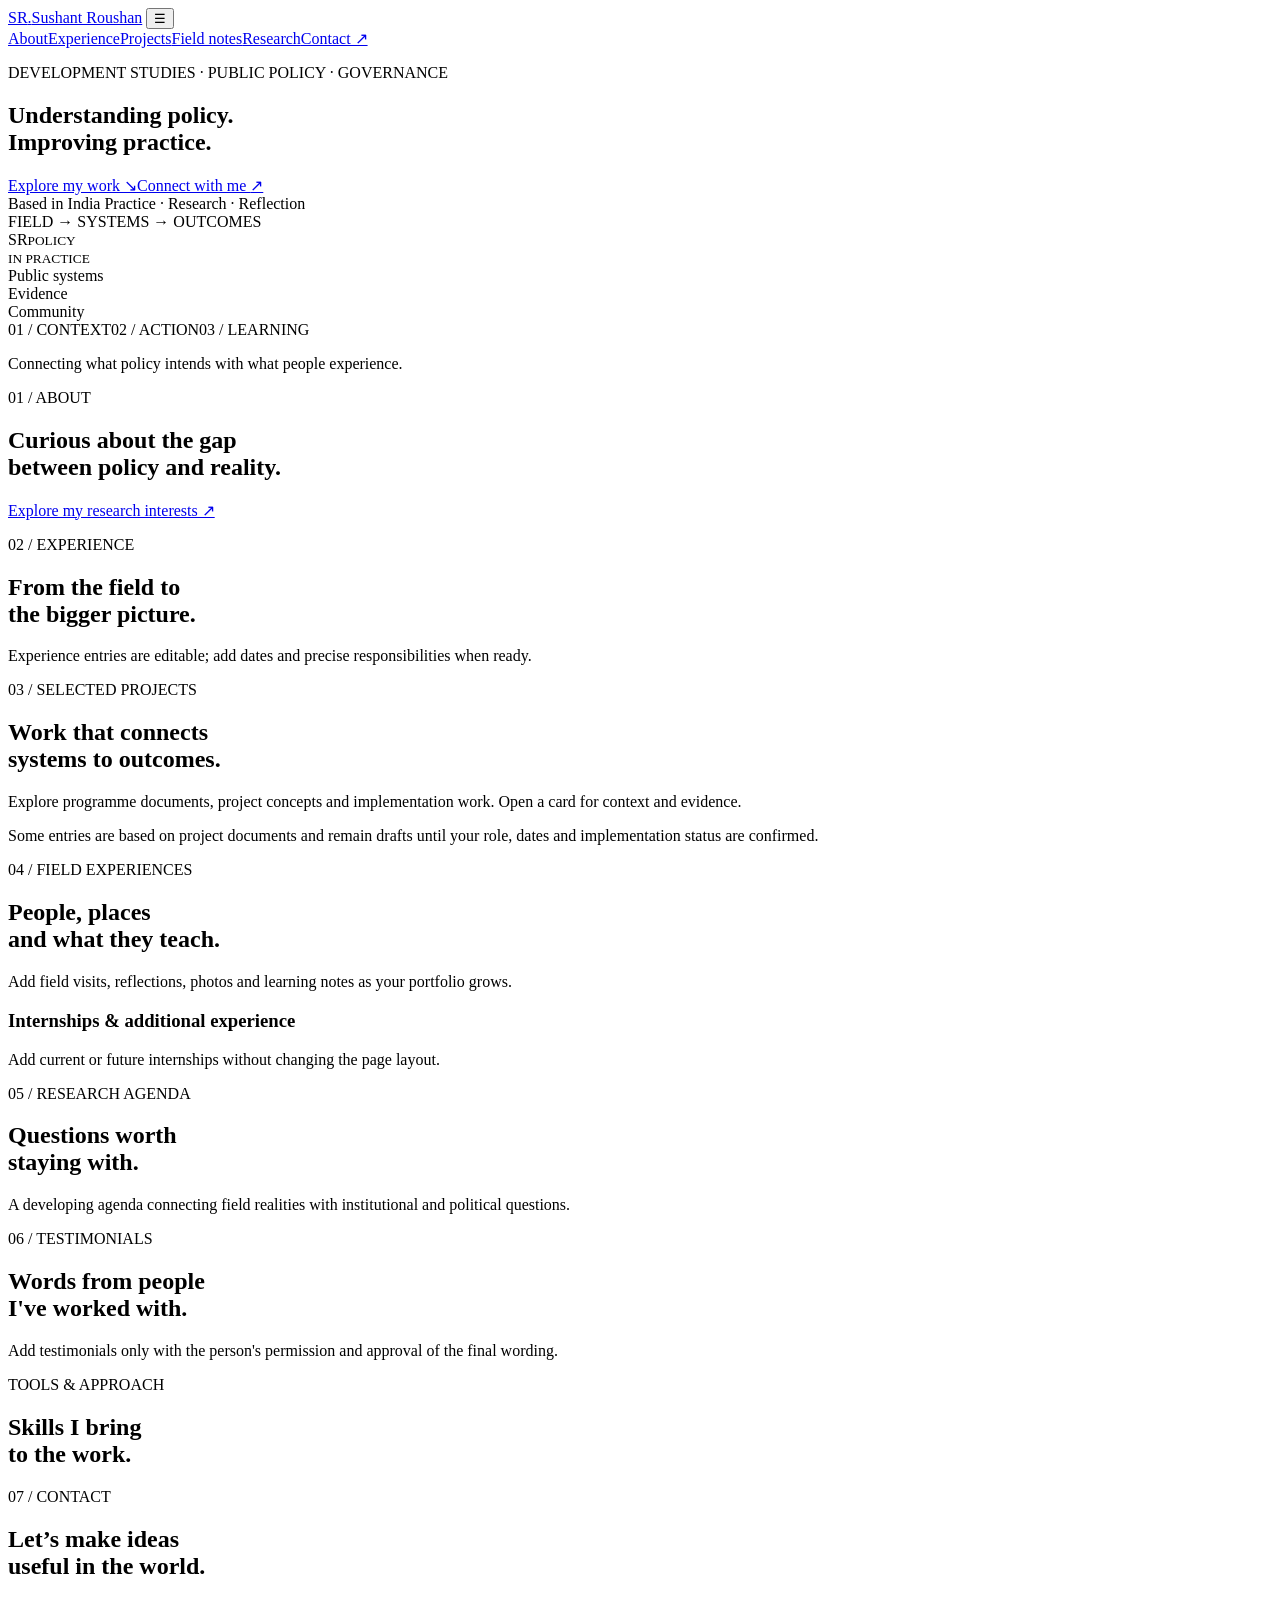
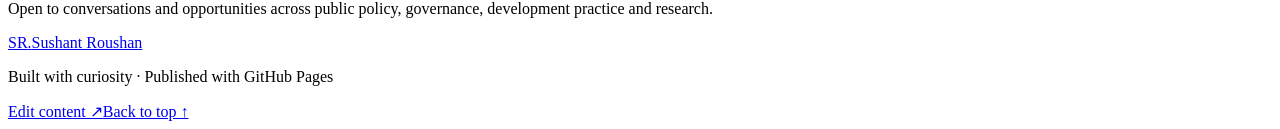
==== index.html @ fef3fccf "Add files via upload" ====
<!doctype html>
<html lang="en">
<head>
<meta charset="utf-8"><meta name="viewport" content="width=device-width, initial-scale=1">
<meta name="description" content="Portfolio of Sushant Kumar Roushan — Development Studies, public policy, governance and development practice.">
<meta name="theme-color" content="#101828"><title>Sushant Kumar Roushan | Portfolio</title>
<link rel="preconnect" href="https://fonts.googleapis.com"><link rel="preconnect" href="https://fonts.gstatic.com" crossorigin>
<link href="https://fonts.googleapis.com/css2?family=DM+Mono:wght@400;500&family=Manrope:wght@400;500;600;700;800&family=Playfair+Display:ital,wght@1,500&display=swap" rel="stylesheet">
<link rel="stylesheet" href="styles.css"><script defer src="portfolio-data.js"></script><script defer src="app.js"></script>
</head>
<body>
<div class="scroll-progress" id="scrollProgress"></div>
<header class="site-header"><a class="brand" href="#home"><span class="brand-mark">SR<span>.</span></span><span class="brand-name" id="brandName">Sushant Roushan</span></a>
<button class="menu-toggle" id="menuToggle" aria-label="Toggle navigation">☰</button>
<nav class="nav-links" id="navLinks"><a href="#about">About</a><a href="#experience">Experience</a><a href="#projects">Projects</a><a href="#fieldwork">Field notes</a><a href="#research">Research</a><a href="#contact" class="nav-contact">Contact ↗</a></nav></header>
<main>
<section class="hero section-shell" id="home"><div class="hero-copy reveal"><p class="eyebrow"><span class="pulse-dot"></span> DEVELOPMENT STUDIES · PUBLIC POLICY · GOVERNANCE</p>
<h1 id="heroHeadline">Understanding policy.<br><span class="gradient-text">Improving practice.</span></h1><p class="hero-intro" id="heroIntro"></p>
<div class="hero-actions"><a class="button button-primary" href="#projects">Explore my work <span>↘</span></a><a class="button button-quiet" href="#contact">Connect with me <span>↗</span></a></div>
<div class="hero-meta"><span><i class="meta-line"></i><span id="locationLabel">Based in India</span></span><span><i class="meta-line"></i> Practice · Research · Reflection</span></div></div>
<div class="hero-visual reveal"><div class="visual-card"><div class="visual-top"><span>FIELD → SYSTEMS → OUTCOMES</span><span class="visual-dot"></span></div><div class="orbit orbit-one"></div><div class="orbit orbit-two"></div><div class="visual-core"><span>SR</span><small>POLICY<br>IN PRACTICE</small></div><div class="float-label label-one">Public systems</div><div class="float-label label-two">Evidence</div><div class="float-label label-three">Community</div><div class="visual-bottom"><span>01 / CONTEXT</span><span>02 / ACTION</span><span>03 / LEARNING</span></div></div><p class="visual-caption">Connecting what policy intends with what people experience.</p></div></section>
<section class="section-shell section-block" id="about"><div class="section-heading reveal"><p class="eyebrow">01 / ABOUT</p><h2>Curious about the gap<br>between <span class="serif-italic">policy and reality.</span></h2></div>
<div class="about-grid"><div class="about-copy reveal"><p class="large-copy" id="aboutLead"></p><p id="aboutBody"></p><p id="degreeLine"></p><a class="text-link" href="#research">Explore my research interests ↗</a></div>
<div class="about-side reveal" id="aboutFacts"></div></div></section>
<section class="dark-section" id="experience"><div class="section-shell section-block"><div class="section-heading reveal"><p class="eyebrow eyebrow-light">02 / EXPERIENCE</p><h2>From the field to<br><span class="serif-italic">the bigger picture.</span></h2><p class="section-lede">Experience entries are editable; add dates and precise responsibilities when ready.</p></div><div class="timeline" id="experienceList"></div></div></section>
<section class="section-shell section-block" id="projects"><div class="section-heading project-heading reveal"><div><p class="eyebrow">03 / SELECTED PROJECTS</p><h2>Work that connects<br><span class="serif-italic">systems to outcomes.</span></h2></div><p class="section-lede">Explore programme documents, project concepts and implementation work. Open a card for context and evidence.</p></div>
<div class="filter-row reveal" id="projectFilters" role="group" aria-label="Filter projects"></div><div class="project-grid" id="projectGrid"></div><p class="small-note">Some entries are based on project documents and remain drafts until your role, dates and implementation status are confirmed.</p></section>
<section class="gallery-section" id="fieldwork"><div class="section-shell section-block"><div class="section-heading reveal"><p class="eyebrow">04 / FIELD EXPERIENCES</p><h2>People, places<br><span class="serif-italic">and what they teach.</span></h2><p class="section-lede">Add field visits, reflections, photos and learning notes as your portfolio grows.</p></div><div class="content-grid" id="fieldworkList"></div>
<div class="subsection-head"><h3>Internships & additional experience</h3><p>Add current or future internships without changing the page layout.</p></div><div class="content-grid" id="internshipList"></div></div></section>
<section class="research-section" id="research"><div class="section-shell section-block research-grid"><div class="section-heading reveal"><p class="eyebrow">05 / RESEARCH AGENDA</p><h2>Questions worth<br><span class="serif-italic">staying with.</span></h2><p class="section-lede">A developing agenda connecting field realities with institutional and political questions.</p></div><div class="research-list" id="researchList"></div></div></section>
<section class="section-shell section-block" id="testimonials"><div class="section-heading reveal"><p class="eyebrow">06 / TESTIMONIALS</p><h2>Words from people<br><span class="serif-italic">I've worked with.</span></h2><p class="section-lede">Add testimonials only with the person's permission and approval of the final wording.</p></div><div class="content-grid" id="testimonialList"></div></section>
<section class="skills-section"><div class="section-shell skills-inner reveal"><div><p class="eyebrow eyebrow-light">TOOLS & APPROACH</p><h2>Skills I bring<br><span class="serif-italic">to the work.</span></h2></div><div class="skill-list" id="skillList"></div></div></section>
<section class="section-shell section-block contact-section" id="contact"><div class="contact-card reveal"><div class="contact-orb"></div><p class="eyebrow">07 / CONTACT</p><h2>Let’s make ideas<br><span class="serif-italic">useful in the world.</span></h2><p class="contact-copy">Open to conversations and opportunities across public policy, governance, development practice and research.</p><div class="contact-actions" id="contactActions"></div><p class="contact-placeholder" id="contactNotice"></p></div></section>
</main><footer class="site-footer"><a class="brand" href="#home"><span class="brand-mark">SR<span>.</span></span><span class="brand-name" id="footerName">Sushant Roushan</span></a><p>Built with curiosity · Published with GitHub Pages</p><a href="editor.html" class="back-top">Edit content ↗</a><a href="#home" class="back-top">Back to top ↑</a></footer>
<div class="modal-backdrop" id="modalBackdrop" hidden><section class="project-modal" role="dialog" aria-modal="true" aria-labelledby="modalTitle"><button class="modal-close" id="modalClose" aria-label="Close">×</button><p class="eyebrow" id="modalEyebrow">PROJECT NOTES</p><h2 id="modalTitle"></h2><p class="modal-org" id="modalOrg"></p><div id="modalBody"></div><div id="modalEvidence" class="modal-evidence"></div></section></div>
</body></html>
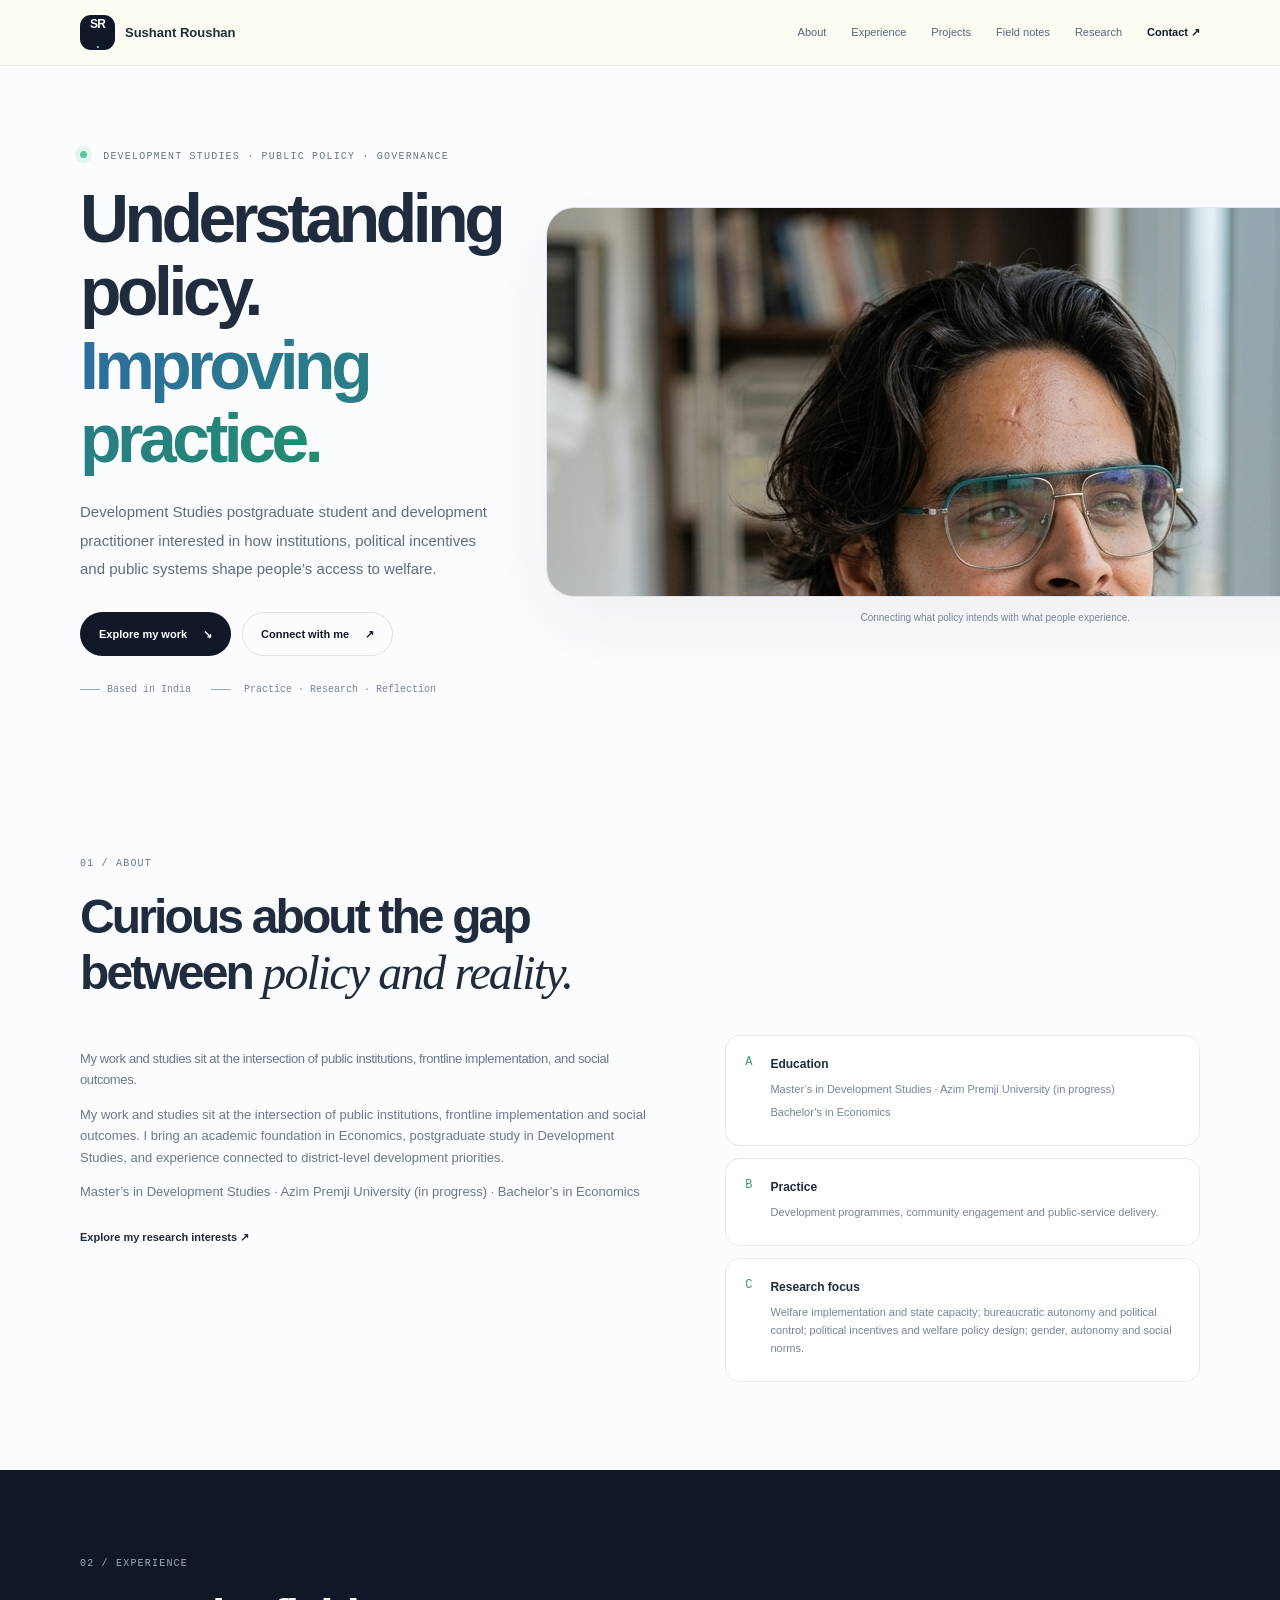
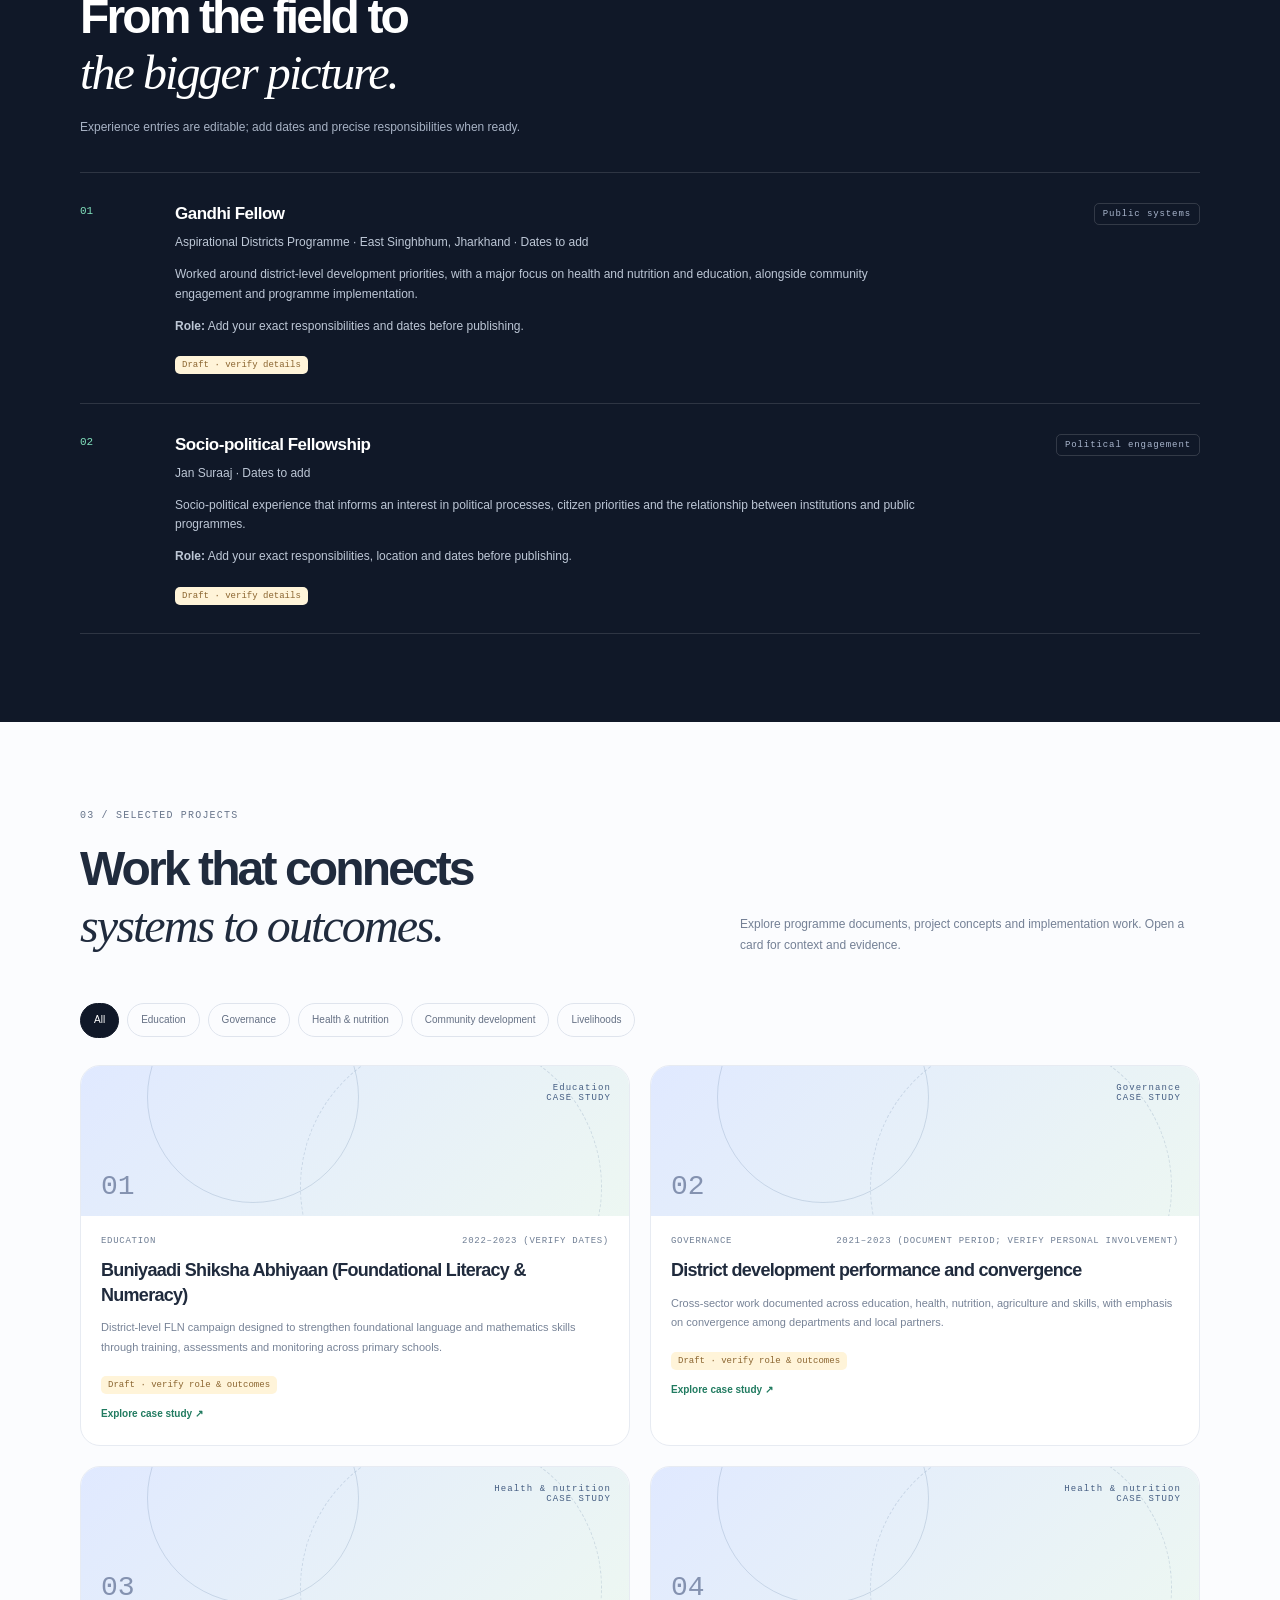
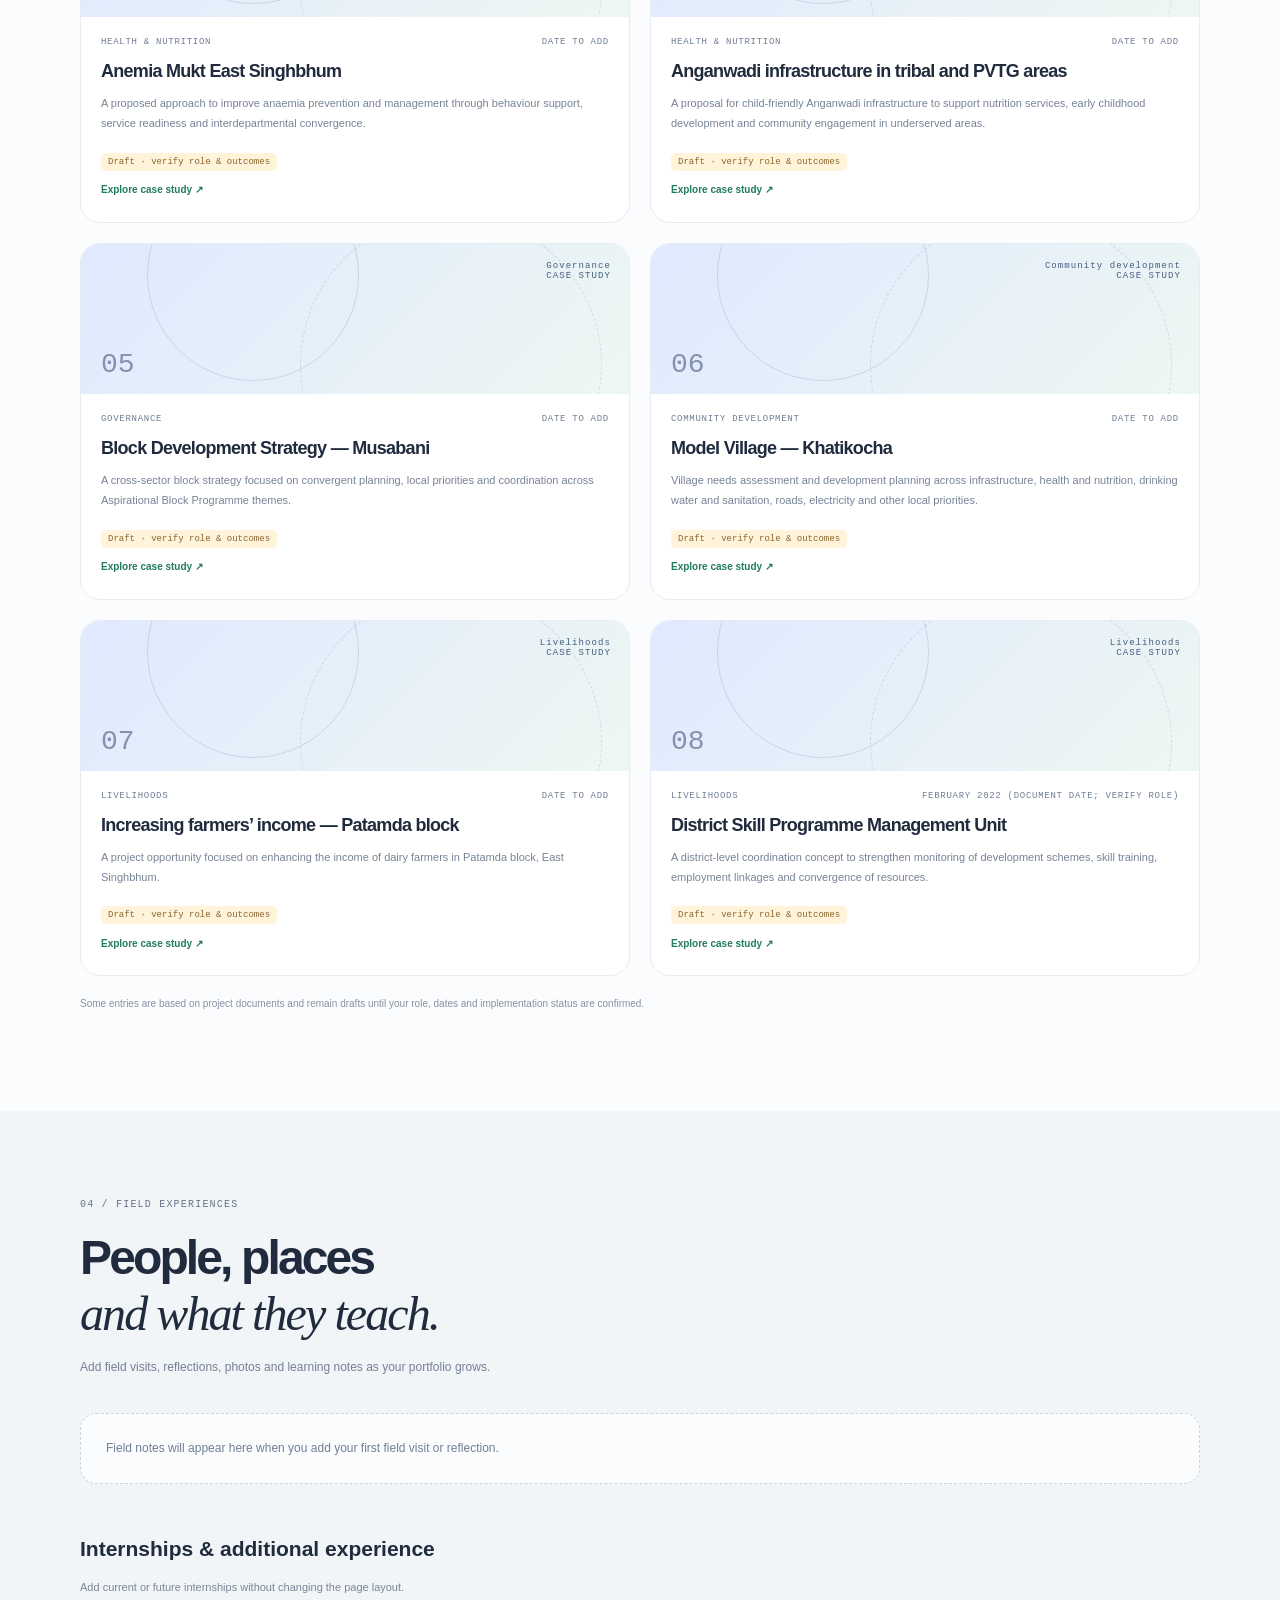
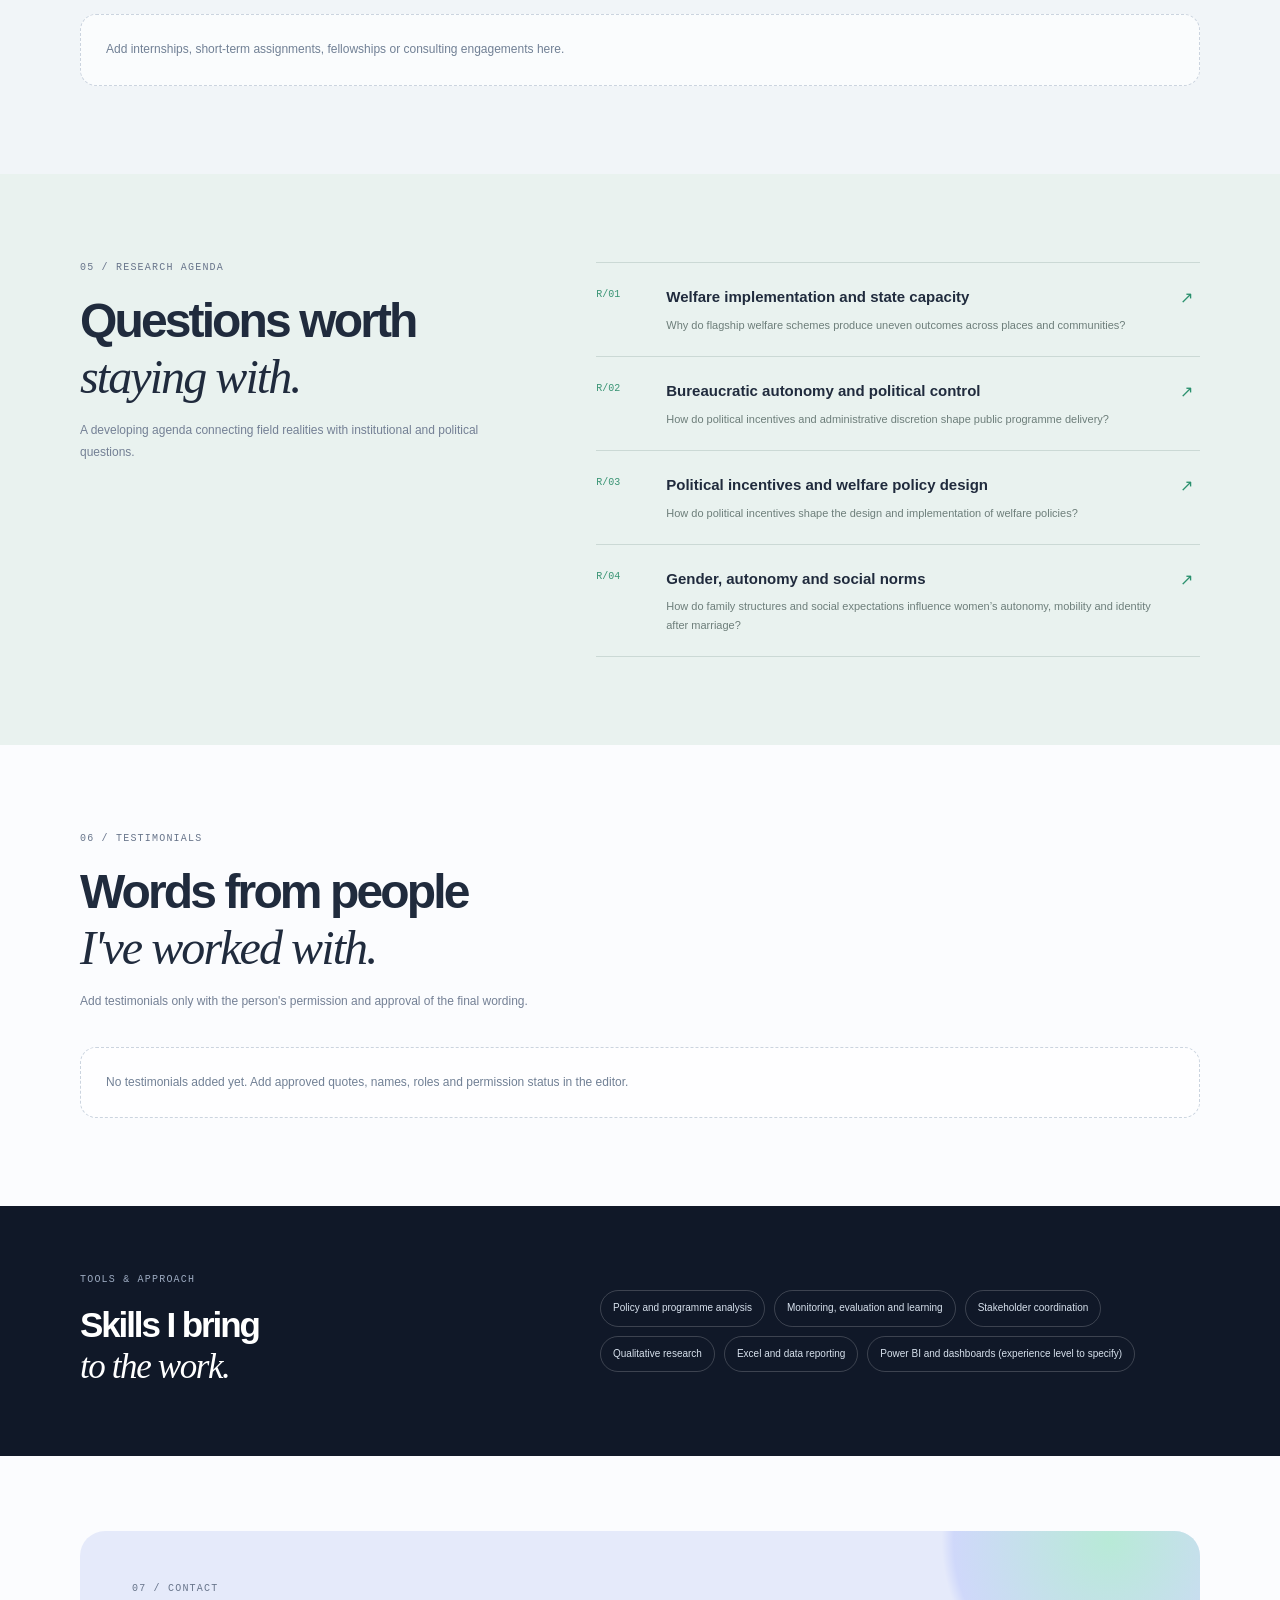
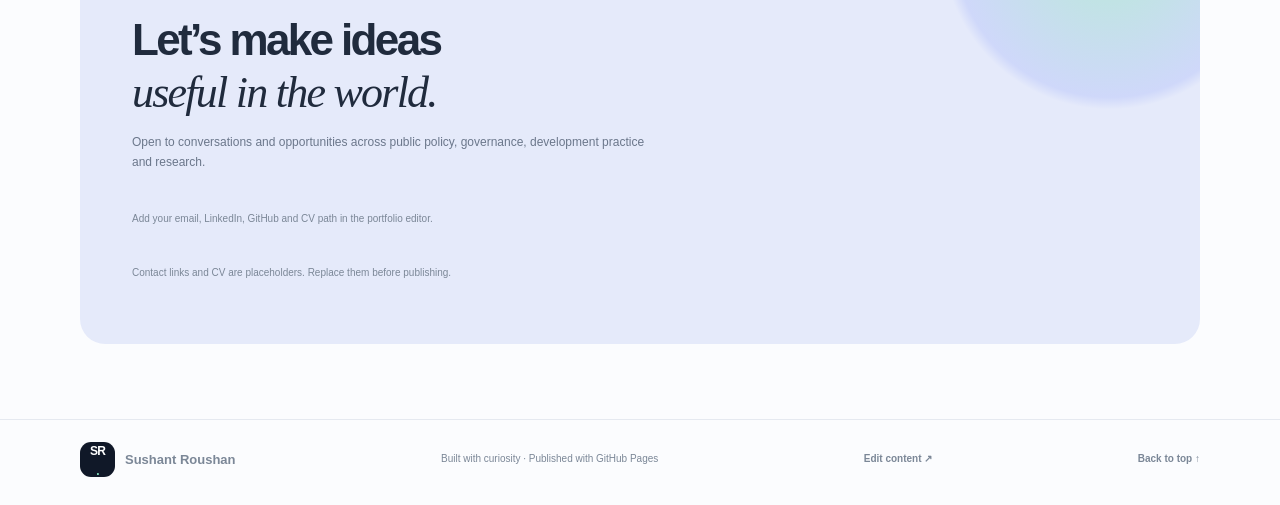
==== commit 99abedbc: "Add profile section with photo and details Added a profile card with a photo and name." ====
--- a/index.html
+++ b/index.html
@@ -18,7 +18,18 @@
 <h1 id="heroHeadline">Understanding policy.<br><span class="gradient-text">Improving practice.</span></h1><p class="hero-intro" id="heroIntro"></p>
 <div class="hero-actions"><a class="button button-primary" href="#projects">Explore my work <span>↘</span></a><a class="button button-quiet" href="#contact">Connect with me <span>↗</span></a></div>
 <div class="hero-meta"><span><i class="meta-line"></i><span id="locationLabel">Based in India</span></span><span><i class="meta-line"></i> Practice · Research · Reflection</span></div></div>
-<div class="hero-visual reveal"><div class="visual-card"><div class="visual-top"><span>FIELD → SYSTEMS → OUTCOMES</span><span class="visual-dot"></span></div><div class="orbit orbit-one"></div><div class="orbit orbit-two"></div><div class="visual-core"><span>SR</span><small>POLICY<br>IN PRACTICE</small></div><div class="float-label label-one">Public systems</div><div class="float-label label-two">Evidence</div><div class="float-label label-three">Community</div><div class="visual-bottom"><span>01 / CONTEXT</span><span>02 / ACTION</span><span>03 / LEARNING</span></div></div><p class="visual-caption">Connecting what policy intends with what people experience.</p></div></section>
+
+<div class="hero-visual reveal">
+  <div class="visual-card profile-card">
+    <img class="profile-photo" src="assets/photos/profile.jpg" alt="Portrait of Sushant Roushan">
+    <div class="profile-overlay">
+      <span class="profile-name">Sushant Roushan</span>
+      <span class="profile-role">Development Studies · Public Policy · Governance</span>
+    </div>
+  </div>
+  <p class="visual-caption">Connecting what policy intends with what people experience.</p>
+</div>
+</section>
 <section class="section-shell section-block" id="about"><div class="section-heading reveal"><p class="eyebrow">01 / ABOUT</p><h2>Curious about the gap<br>between <span class="serif-italic">policy and reality.</span></h2></div>
 <div class="about-grid"><div class="about-copy reveal"><p class="large-copy" id="aboutLead"></p><p id="aboutBody"></p><p id="degreeLine"></p><a class="text-link" href="#research">Explore my research interests ↗</a></div>
 <div class="about-side reveal" id="aboutFacts"></div></div></section>
@@ -33,4 +44,4 @@
 <section class="section-shell section-block contact-section" id="contact"><div class="contact-card reveal"><div class="contact-orb"></div><p class="eyebrow">07 / CONTACT</p><h2>Let’s make ideas<br><span class="serif-italic">useful in the world.</span></h2><p class="contact-copy">Open to conversations and opportunities across public policy, governance, development practice and research.</p><div class="contact-actions" id="contactActions"></div><p class="contact-placeholder" id="contactNotice"></p></div></section>
 </main><footer class="site-footer"><a class="brand" href="#home"><span class="brand-mark">SR<span>.</span></span><span class="brand-name" id="footerName">Sushant Roushan</span></a><p>Built with curiosity · Published with GitHub Pages</p><a href="editor.html" class="back-top">Edit content ↗</a><a href="#home" class="back-top">Back to top ↑</a></footer>
 <div class="modal-backdrop" id="modalBackdrop" hidden><section class="project-modal" role="dialog" aria-modal="true" aria-labelledby="modalTitle"><button class="modal-close" id="modalClose" aria-label="Close">×</button><p class="eyebrow" id="modalEyebrow">PROJECT NOTES</p><h2 id="modalTitle"></h2><p class="modal-org" id="modalOrg"></p><div id="modalBody"></div><div id="modalEvidence" class="modal-evidence"></div></section></div>
-</body></html>+</body></html>
--- a/styles.css
+++ b/styles.css
@@ -0,0 +1 @@
+*{box-sizing:border-box} :root{--navy:#101828;--ink:#202b3d;--muted:#667085;--mint:#80e0bc;--line:#e5e9f0;--paper:#fbfcfe;--lav:#e7eaff;--radius:20px;--mono:"DM Mono",monospace;--sans:"Manrope",sans-serif}html{scroll-behavior:smooth;scroll-padding-top:90px}body{margin:0;background:var(--paper);color:var(--ink);font-family:var(--sans);line-height:1.65}a{color:inherit;text-decoration:none}button{font:inherit}.scroll-progress{height:3px;position:fixed;top:0;left:0;width:0;background:var(--mint);z-index:100}.site-header{position:sticky;top:0;z-index:50;display:flex;align-items:center;justify-content:space-between;padding:15px max(6.25%,calc((100% - 1120px)/2));background:#fbfcf2eF;backdrop-filter:blur(16px);border-bottom:1px solid #e8ebf0}.brand{display:flex;align-items:center;gap:10px;font-weight:800;font-size:13px}.brand-mark{display:grid;place-items:center;width:35px;height:35px;border-radius:11px;background:var(--navy);color:white;font-size:12px;letter-spacing:-.06em}.brand-mark span{color:var(--mint)}.nav-links{display:flex;gap:25px;align-items:center;font-size:11px;color:#586579}.nav-links a:hover,.text-link:hover{color:#17795b}.nav-contact{font-weight:800;color:var(--navy)!important}.menu-toggle{display:none;background:none;border:0;font-size:24px}.section-shell{width:min(1120px,87.5%);margin:0 auto}.hero{min-height:630px;padding:85px 0 75px;display:grid;grid-template-columns:1.04fr .96fr;align-items:center;gap:45px}.eyebrow{font:500 10px var(--mono);letter-spacing:.12em;color:#68758b;margin:0 0 20px}.eyebrow-light{color:#9caac0}.pulse-dot{display:inline-block;width:7px;height:7px;background:#56c99b;border-radius:50%;margin:0 9px 1px 0;box-shadow:0 0 0 5px #56c99b20}.hero h1{font-size:clamp(43px,5.3vw,70px);line-height:1.08;letter-spacing:-.065em;margin:0 0 23px;font-weight:800}.gradient-text{background:linear-gradient(100deg,#2e6e9e,#248b70);-webkit-background-clip:text;background-clip:text;color:transparent}.hero-intro{font-size:15px;max-width:560px;color:#5f6c80;line-height:1.9}.hero-actions,.contact-actions{display:flex;flex-wrap:wrap;gap:11px;margin:28px 0}.button{display:inline-flex;align-items:center;gap:16px;border-radius:99px;padding:12px 18px;font-size:11px;font-weight:800;transition:.2s;border:1px solid transparent}.button-primary{background:var(--navy);color:white}.button-primary:hover{background:#236a58;transform:translateY(-2px)}.button-quiet{color:var(--navy);border-color:#dce2ea}.button-quiet:hover,.button-outline:hover{border-color:var(--navy)}.hero-meta{display:flex;flex-wrap:wrap;gap:20px;font:10px var(--mono);color:#778398}.meta-line{display:inline-block;width:20px;height:1px;background:#9aa7ba;vertical-align:middle;margin-right:7px}.hero-visual{position:relative}.visual-card{height:390px;position:relative;overflow:hidden;border:1px solid #e0e5ee;border-radius:28px;background:radial-gradient(circle at 50% 48%,#e5f6ee 0,#f5f7ff 40%,#f0f3fa 100%);box-shadow:0 25px 70px #1b2a4310}.visual-top,.visual-bottom{position:absolute;left:23px;right:23px;display:flex;justify-content:space-between;font:9px var(--mono);letter-spacing:.08em;color:#75839a}.visual-top{top:22px}.visual-bottom{bottom:20px}.visual-dot{width:7px;height:7px;border-radius:50%;background:#51bf91}.orbit{position:absolute;border:1px solid #a8b9d65c;border-radius:50%;left:50%;top:50%;transform:translate(-50%,-50%)}.orbit-one{width:235px;height:235px}.orbit-two{width:315px;height:315px;border-style:dashed}.visual-core{position:absolute;left:50%;top:50%;transform:translate(-50%,-50%);width:118px;height:118px;border-radius:50%;background:var(--navy);color:white;display:flex;align-items:center;justify-content:center;flex-direction:column;box-shadow:0 0 0 13px #fff8}.visual-core span{font-size:35px;font-weight:800;letter-spacing:-.08em}.visual-core small{font:8px var(--mono);letter-spacing:.13em;text-align:center;color:var(--mint)}.float-label{position:absolute;padding:9px 13px;border:1px solid #dbe3ee;background:#ffffffdb;backdrop-filter:blur(8px);border-radius:10px;font-size:10px;font-weight:700;box-shadow:0 10px 30px #1d315010}.label-one{left:7%;top:33%}.label-two{right:7%;top:46%}.label-three{left:25%;bottom:20%}.visual-caption{font-size:10px;color:#7c8798;text-align:center;margin:13px 0}.section-block{padding:88px 0}.section-heading{margin-bottom:34px}.section-heading h2,.skills-inner h2,.contact-card h2{font-size:clamp(32px,4vw,48px);line-height:1.17;letter-spacing:-.06em;margin:0 0 15px}.serif-italic{font-family:"Playfair Display",serif;font-weight:500;font-style:italic;letter-spacing:-.04em}.section-lede{max-width:460px;color:#748095;font-size:12px;line-height:1.8}.about-grid{display:grid;grid-template-columns:1.1fr .9fr;gap:65px}.large-copy{font-size:20px;line-height:1.65;letter-spacing:-.03em}.about-copy p{color:#6b778b;font-size:13px}.about-copy strong{color:var(--navy)}.text-link{display:inline-block;font-size:11px;font-weight:800;margin-top:12px}.about-side{display:grid;gap:12px}.fact-card{display:flex;gap:18px;padding:19px;border:1px solid var(--line);background:white;border-radius:15px}.fact-index{font:12px var(--mono);color:#3b9a79}.fact-card h3{font-size:12px;margin:0 0 5px}.fact-card p{font-size:11px;color:#778397;margin:0 0 5px}.dark-section{background:var(--navy);color:white}.dark-section .section-lede{color:#a7b2c4}.timeline{border-top:1px solid #ffffff20}.timeline-item{display:grid;grid-template-columns:70px 1fr;gap:25px;padding:27px 0;border-bottom:1px solid #ffffff20}.timeline-marker{font:11px var(--mono);color:var(--mint);padding-top:5px}.timeline-top{display:flex;justify-content:space-between;align-items:center;gap:15px}.timeline-top h3{font-size:17px;margin:0;letter-spacing:-.03em}.timeline-tag{font:9px var(--mono);letter-spacing:.1em;color:#aab7ce;border:1px solid #ffffff25;border-radius:5px;padding:5px 8px}.timeline-org{font-size:11px;color:var(--mint);margin:5px 0 10px}.timeline-main p{font-size:12px;color:#bdc7d6;max-width:760px}.project-heading{display:flex;align-items:end;justify-content:space-between;gap:30px}.filter-row{display:flex;flex-wrap:wrap;gap:8px;margin:28px 0}.filter-chip{background:transparent;border:1px solid #dfe4ed;border-radius:99px;padding:8px 13px;font-size:10px;color:#657084;cursor:pointer}.filter-chip.active,.filter-chip:hover{background:var(--navy);border-color:var(--navy);color:white}.project-grid,.content-grid{display:grid;grid-template-columns:repeat(2,minmax(0,1fr));gap:20px}.project-card,.content-card{background:white;border:1px solid #e7ebf2;border-radius:var(--radius);overflow:hidden;transition:transform .25s,box-shadow .25s}.project-card:hover,.content-card:hover{transform:translateY(-4px);box-shadow:0 20px 50px #18243b0d}.project-art{height:150px;position:relative;overflow:hidden;background:linear-gradient(135deg,#e0e9ff,#edf7f2)}.project-art::before,.project-art::after{content:"";position:absolute;border:1px solid #55749c35;border-radius:50%;width:210px;height:210px;left:12%;top:-75px}.project-art::after{width:300px;height:300px;left:40%;top:-30px;border-style:dashed}.art-number{position:absolute;left:20px;bottom:14px;font:28px var(--mono);color:#1d315e7a}.art-label{position:absolute;right:18px;top:17px;font:9px var(--mono);letter-spacing:.12em;color:#445d82;text-align:right}.project-content,.content-card-body{padding:20px}.project-meta{display:flex;justify-content:space-between;gap:12px;font:9px var(--mono);letter-spacing:.08em;color:#6f7e94;text-transform:uppercase}.project-content h3,.content-card h3{font-size:18px;line-height:1.35;letter-spacing:-.04em;margin:12px 0 9px}.project-content p,.content-card p{font-size:11px;color:#778397;line-height:1.8}.project-more{border:0;background:none;padding:10px 0 0;font-size:10px;font-weight:800;cursor:pointer;color:#217b60}.project-more:hover{text-decoration:underline}.status-label{display:inline-block;font:9px var(--mono);color:#8b6530;background:#fff4d9;border-radius:5px;padding:4px 7px;margin-top:8px}.small-note{font-size:10px;color:#8791a2;margin-top:20px}.gallery-section{background:#f1f5f8}.subsection-head{margin:48px 0 18px}.subsection-head h3{font-size:21px;margin:0}.subsection-head p{font-size:11px;color:#7b8797}.content-card{padding:0}.content-card .content-card-body{padding:21px}.empty-state{border:1px dashed #cbd4df;border-radius:16px;padding:25px;background:#ffffffa8;color:#718095;font-size:12px;grid-column:1/-1}.research-section{background:#e9f2ef}.research-grid{display:grid;grid-template-columns:.85fr 1.15fr;gap:70px}.research-list{border-top:1px solid #cbd9d5}.research-item{display:grid;grid-template-columns:55px 1fr 20px;gap:15px;align-items:start;padding:22px 0;border-bottom:1px solid #cbd9d5}.research-no{font:10px var(--mono);color:#399474;padding-top:4px}.research-item h3{font-size:15px;margin:0 0 6px}.research-item p{font-size:11px;color:#6d7e7a;margin:0}.research-arrow{color:#2b916e}.skills-section{background:var(--navy);color:white}.skills-inner{padding:68px 0;display:flex;align-items:center;justify-content:space-between;gap:45px}.skills-inner h2{font-size:35px;margin:0}.skill-list{display:flex;flex-wrap:wrap;gap:9px;max-width:600px}.skill-pill{padding:9px 12px;border:1px solid #ffffff30;border-radius:99px;font-size:10px;color:#d7e1ed}.contact-section{padding-top:75px;padding-bottom:75px}.contact-card{position:relative;overflow:hidden;border-radius:25px;background:#e5eafa;padding:52px;isolation:isolate}.contact-orb{position:absolute;z-index:-1;width:340px;height:340px;border-radius:50%;right:-80px;top:-160px;background:radial-gradient(circle,#b8ead7,#cfd8fa 65%,transparent 70%)}.contact-card h2{font-size:44px}.contact-copy{max-width:520px;font-size:12px;color:#6b778b}.button-outline{border-color:#c7d0df;color:var(--navy)}.contact-placeholder{font-size:10px;color:#7b8797}.site-footer{border-top:1px solid var(--line);display:flex;align-items:center;justify-content:space-between;padding:22px 6.25%;font-size:10px;color:#7b8797}.site-footer p{margin:0}.back-top{font-weight:800}.modal-backdrop{position:fixed;inset:0;z-index:100;background:#101828b8;display:grid;place-items:center;padding:20px}.modal-backdrop[hidden]{display:none}.project-modal{position:relative;background:white;width:min(700px,100%);max-height:88vh;overflow:auto;border-radius:22px;padding:36px}.modal-close{position:absolute;right:17px;top:12px;border:0;background:#f0f3f8;width:35px;height:35px;border-radius:50%;font-size:23px;cursor:pointer}.project-modal h2{font-size:28px;line-height:1.25;letter-spacing:-.04em;margin:0 35px 7px 0}.modal-org{font-size:11px;color:#268565}.project-modal #modalBody{font-size:12px;color:#626f83;line-height:1.9}.modal-evidence{font-size:10px;border-top:1px solid var(--line);padding-top:15px;color:#68768a;margin-top:20px}.reveal{animation:rise .65s both}@keyframes rise{from{opacity:0;transform:translateY(12px)}to{opacity:1;transform:translateY(0)}}@media(max-width:760px){.site-header{padding:12px 6.25%}.menu-toggle{display:block}.nav-links{display:none;position:absolute;top:62px;left:0;right:0;background:white;padding:18px 7%;border-bottom:1px solid var(--line);flex-direction:column;align-items:flex-start;gap:17px}.nav-links.open{display:flex}.hero{grid-template-columns:1fr;padding:58px 0 45px;gap:25px}.hero-visual{max-width:540px;width:100%;margin:auto}.visual-card{height:330px}.about-grid,.research-grid{grid-template-columns:1fr;gap:30px}.section-block{padding:60px 0}.project-heading{display:block}.project-grid,.content-grid{grid-template-columns:1fr}.timeline-item{grid-template-columns:40px 1fr;gap:10px}.timeline-top{align-items:flex-start;flex-direction:column}.skills-inner{display:block;padding:50px 0}.skill-list{margin-top:25px}.contact-card{padding:30px 23px}.contact-card h2{font-size:35px}.site-footer{flex-wrap:wrap;gap:15px}.research-item{grid-template-columns:40px 1fr 15px}.project-modal{padding:28px 22px}.section-heading h2{font-size:35px}}
